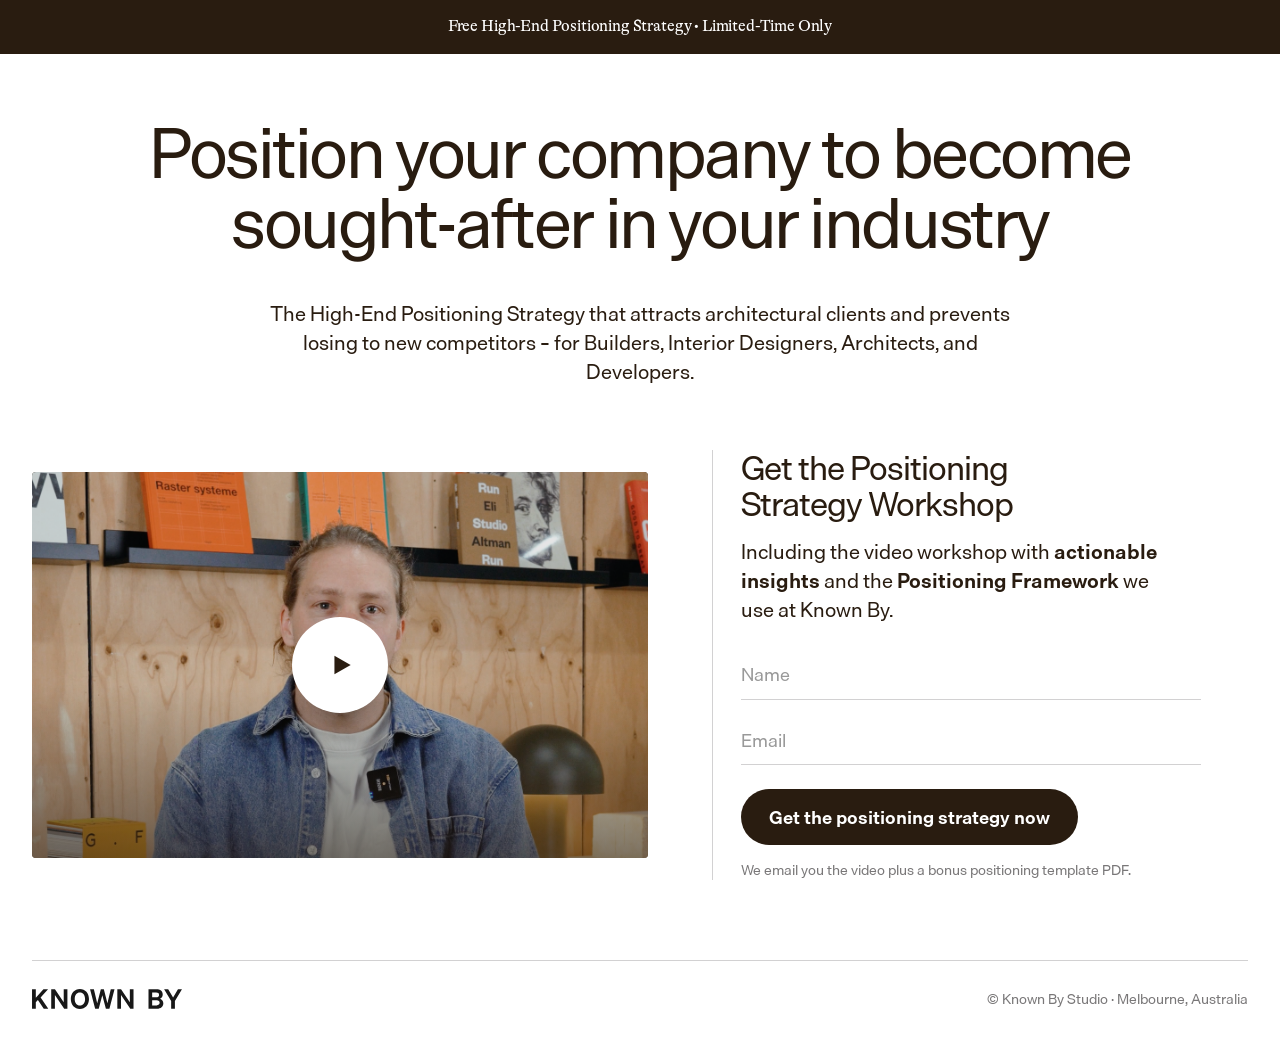
==== pages/opt-in/index.html @ 56daf81b "Restructure into shared/ + pages/ for multi-page funnel Move the single opt-in page into pages/opt-i" ====
<!doctype html>
<html lang="en">
<head>
<meta charset="utf-8" />
<meta name="viewport" content="width=device-width, initial-scale=1" />
<title>Known By — High-End Positioning Strategy</title>
<link rel="stylesheet" href="../../shared/styles/colors_and_type.css" />
<style>
  :root {
    --accent: var(--kb-accent);
    --eyebrow-color: var(--kb-brown);
  }
  html, body { background: var(--kb-off-white); color: var(--kb-brown); }
  body { overflow-x: hidden; }

  .site {
    max-width: var(--kb-max-width);
    margin: 0 auto;
    padding: 0 var(--kb-site-margin);
  }

  /* ---------- Banner ---------- */
  .banner {
    background: var(--kb-brown);
    color: var(--kb-off-white);
    width: 100%;
  }
  .banner__inner {
    max-width: var(--kb-max-width);
    margin: 0 auto;
    padding: 16px var(--kb-site-margin);
    display: flex;
    align-items: center;
    justify-content: center;
    gap: 14px;
    font-family: var(--kb-font-serif);
    font-size: var(--kb-fs-small);
    letter-spacing: -0.01em;
  }

  /* ---------- Hero ---------- */
  .hero {
    padding: 64px 0 56px;
    text-align: center;
    position: relative;
  }
  .hero h1 {
    font-family: var(--kb-font-sans);
    font-weight: 400;
    font-size: clamp(40px, 5.4vw, 80px);
    line-height: 1.02;
    letter-spacing: -0.035em;
    margin: 0 auto;
    max-width: 22ch;
    color: var(--kb-brown);
    text-wrap: balance;
  }
  .hero__lead {
    margin: 40px auto 0;
    max-width: 60ch;
    font-size: var(--kb-fs-lead);
    color: var(--kb-brown);
    line-height: 1.45;
  }

  /* ---------- Main grid ---------- */
  .panel {
    display: grid;
    grid-template-columns: minmax(0, 1.15fr) minmax(0, 1fr);
    column-gap: 64px;
    padding: 8px 0 80px;
    align-items: center;
  }
  .panel__right-inner {
    padding-left: 28px;
    border-left: 1px solid var(--kb-on-paper-20);
  }
  @media (max-width: 1024px) {
    .panel { grid-template-columns: 1fr; column-gap: 0; row-gap: 28px; }
    .panel__right-inner {
      padding-left: 0;
      border-left: 0;
      padding-top: 28px;
      border-top: 1px solid var(--kb-on-paper-20);
    }
  }

  /* ---------- VSL ---------- */
  .vsl {
    position: relative;
    width: 100%;
    margin: 0;
    aspect-ratio: 16 / 10;
    background: var(--kb-brown);
    overflow: hidden;
    border-radius: 4px;
    isolation: isolate;
  }
  .vsl__poster {
    position: absolute; inset: 0;
    width: 100%; height: 100%;
    object-fit: cover;
    filter: brightness(0.92) contrast(1.02);
  }
  .vsl__shade {
    position: absolute; inset: 0;
    background: linear-gradient(180deg,
      rgba(41,28,16,0) 0%,
      rgba(41,28,16,0) 55%,
      rgba(41,28,16,.55) 100%);
  }
  .vsl__play {
    position: absolute; inset: 0;
    display: flex; align-items: center; justify-content: center;
  }
  .vsl__play button {
    all: unset;
    cursor: pointer;
    width: 96px; height: 96px;
    border-radius: 50%;
    background: var(--kb-off-white);
    color: var(--kb-brown);
    display: inline-flex; align-items: center; justify-content: center;
    box-shadow: 0 24px 48px -16px rgba(0,0,0,.35);
    transition: transform .25s ease;
  }
  .vsl__play button:hover { transform: scale(1.04); }
  .vsl__play svg { width: 26px; height: 26px; margin-left: 4px; }

  /* ---------- Form column ---------- */
  .pitch {
    padding-top: 0;
    text-align: left;
    max-width: 460px;
    margin: 0;
  }
  .pitch h2 {
    font-family: var(--kb-font-sans);
    font-weight: 400;
    font-size: clamp(28px, 2.6vw, 40px);
    line-height: 1.08;
    letter-spacing: -0.03em;
    color: var(--kb-brown);
    margin: 0 0 16px;
    max-width: 18ch;
    text-wrap: balance;
  }
  .pitch p {
    font-size: var(--kb-fs-lead);
    line-height: 1.45;
    color: var(--kb-brown);
    margin: 0 0 28px;
    max-width: 32ch;
  }
  .pitch p strong { font-weight: 700; }

  .form {
    max-width: 460px;
    margin: 0;
  }
  .form__rows {
    display: grid;
    grid-template-columns: 1fr;
    gap: 18px;
    margin-bottom: 8px;
  }
  .field input {
    all: unset;
    box-sizing: border-box;
    width: 100%;
    border-bottom: 1px solid var(--kb-on-paper-20);
    padding: 10px 0 12px;
    font-family: var(--kb-font-sans);
    font-size: var(--kb-fs-body);
    color: var(--kb-brown);
    transition: border-color .2s ease;
  }
  .field input::placeholder { color: var(--kb-muted); }
  .field input:focus { border-color: var(--kb-brown); }

  .cta {
    margin-top: 24px;
    display: flex;
    flex-direction: column;
    align-items: flex-start;
    gap: 14px;
  }
  .cta button {
    all: unset;
    cursor: pointer;
    background: var(--kb-brown);
    color: var(--kb-off-white);
    padding: 16px 28px;
    border-radius: 999px;
    font-size: var(--kb-fs-body);
    font-weight: 700;
    transition: background .2s ease, transform .2s ease;
  }
  .cta button:hover { transform: translateY(-1px); background: #1F140A; }
  .cta__note {
    font-size: var(--kb-fs-xs);
    color: var(--kb-on-paper-60);
    line-height: 1.5;
  }

  /* ---------- Footer ---------- */
  .footnote {
    border-top: 1px solid var(--kb-rule);
    padding: 28px 0 36px;
    font-size: var(--kb-fs-xs);
    color: var(--kb-on-paper-60);
    display: flex; justify-content: space-between; align-items: center;
    gap: 24px;
    flex-wrap: wrap;
  }
  .footnote__logo { width: 150px; height: auto; display: block; opacity: .9; }

  @media (max-width: 720px) {
    .hero { padding-top: 48px; }
    .banner__inner { flex-wrap: wrap; }
  }
</style>
</head>
<body>

<!-- Notification banner -->
<div class="banner" role="status">
  <div class="banner__inner">
    <span>Free High-End Positioning Strategy • Limited-Time Only</span>
  </div>
</div>

<div class="site">
  <!-- Hero -->
  <header class="hero">
    <h1>Position your company to become sought-after in your industry</h1>
    <p class="hero__lead">The High-End Positioning Strategy that attracts architectural clients and prevents losing to new competitors – for Builders, Interior Designers, Architects, and Developers.</p>
  </header>

  <!-- Panel: VSL + form -->
  <section class="panel">
    <!-- VSL placeholder — to be swapped for Wistia embed -->
    <figure class="vsl" id="vsl">
      <img class="vsl__poster" src="assets/vsl-poster.png" alt="Tom — Known By founder" />
      <div class="vsl__shade"></div>
      <div class="vsl__play">
        <button type="button" aria-label="Play the positioning strategy video">
          <svg viewBox="0 0 24 24" fill="currentColor" aria-hidden="true"><path d="M5 3.5v17l15-8.5-15-8.5z"></path></svg>
        </button>
      </div>
    </figure>

    <!-- Pitch + form -->
    <div class="panel__right">
      <div class="panel__right-inner">
        <div class="pitch">
          <h2>Get the Positioning Strategy Workshop</h2>
          <p>Including the video workshop with <strong>actionable insights</strong> and the <strong>Positioning Framework</strong> we use at Known By.</p>
        </div>

        <!-- GHL embed slot: replace this form block with the GoHighLevel form embed -->
        <form class="form" id="optin" novalidate>
        <div class="form__rows">
          <div class="field">
            <input id="name" name="name" type="text" placeholder="Name" required />
          </div>
          <div class="field">
            <input id="email" name="email" type="email" placeholder="Email" required />
          </div>
        </div>

        <div class="cta">
          <button type="submit">Get the positioning strategy now</button>
          <div class="cta__note">We email you the video plus a bonus positioning template PDF.</div>
        </div>
        </form>
      </div>
    </div>
  </section>

  <div class="footnote">
    <img class="footnote__logo" src="../../shared/logos/kb-logotype-brown.svg" alt="Known By" />
    <span>© Known By Studio · Melbourne, Australia</span>
  </div>
</div>

<script>
  // Placeholder form behaviour — replaced when GHL embed is dropped in.
  document.getElementById('optin').addEventListener('submit', (e) => {
    e.preventDefault();
    const name = document.getElementById('name').value.trim();
    if (!name) { document.getElementById('name').focus(); return; }
    const form = e.currentTarget;
    form.innerHTML = `
      <div style="font-size: var(--kb-fs-h5); line-height: 1.25; letter-spacing:-0.02em; margin-bottom:10px;">Thanks${name ? ', ' + name.split(' ')[0] : ''} — it's on its way.</div>
      <div style="color: var(--kb-on-paper-60); font-size: var(--kb-fs-body); line-height:1.45;">The video link and your bonus positioning template PDF are heading to your inbox now.</div>
    `;
  });

  // VSL play placeholder — swap for Wistia handoff.
  document.querySelector('.vsl__play button').addEventListener('click', () => {
    const v = document.getElementById('vsl');
    v.querySelector('.vsl__shade').style.background = 'rgba(41,28,16,.7)';
    v.querySelector('.vsl__play button').innerHTML = '<svg viewBox="0 0 24 24" width="22" height="22" fill="currentColor"><rect x="6" y="5" width="4" height="14"/><rect x="14" y="5" width="4" height="14"/></svg>';
  });
</script>

</body>
</html>
---- shared/styles/colors_and_type.css ----
/* =========================================================================
   Known By — Design Tokens
   Colors + Typography foundations.
   Source: /Styleguide frame (node 2:2) + /Styleguide/Home frame (node 2405:60)
   of "Known By Website 2026" Figma file.
   ========================================================================= */

/* ---------- Fonts ------------------------------------------------------- */
@font-face {
  font-family: "Die Grotesk A";
  src: url("../fonts/DieGroteskA-Regular.woff2") format("woff2"),
       url("../fonts/DieGroteskA-Regular.otf") format("opentype");
  font-weight: 400;
  font-style: normal;
  font-display: swap;
}
@font-face {
  font-family: "Die Grotesk A";
  src: url("../fonts/DieGroteskA-Bold.woff2") format("woff2"),
       url("../fonts/DieGroteskA-Bold.otf") format("opentype");
  font-weight: 700;
  font-style: normal;
  font-display: swap;
}
@font-face {
  font-family: "GT Alpina";
  src: url("../fonts/GTAlpina-Regular.woff2") format("woff2"),
       url("../fonts/GTAlpina-Regular.woff") format("woff"),
       url("../fonts/GTAlpina-Regular.otf") format("opentype");
  font-weight: 400;
  font-style: normal;
  font-display: swap;
}

/* ---------- Tokens ------------------------------------------------------ */
:root {
  /* Brand palette — the Figma variables panel (per metadata) uses these
     as the base theme. The brown #291C10 and off-white are the whole system. */
  --kb-brown:        #291C10;   /* rgb(41,28,16)  — primary ink / dark bg */
  --kb-off-white:    #FFFFFF;   /* rgb(255,255,255) — light bg / paper   */
  --kb-ink:          #1F1D1E;   /* rgb(31,29,30)  — rule lines, deep ink */
  --kb-muted:        #999999;   /* rgb(153,153,153) — placeholder text   */
  --kb-line-light:   #E0E0E0;   /* rgb(224,224,224) — hairline dividers  */
  --kb-line-soft:    #F4F4F4;   /* rgb(244,244,244) — section tint       */
  --kb-pale:         #D9D9D9;   /* rgb(217,217,217) — image placeholder  */

  /* Accent — chartreuse version pill on the styleguide header.
     Used VERY sparingly (1 instance in the file). */
  --kb-accent:       #C6FB50;

  /* Semantic alpha ramps on the two base colors.
     Rules in the figma use 0.20 hairlines over brown + over paper. */
  --kb-on-dark-20:   rgba(255,255,255,0.20);
  --kb-on-dark-60:   rgba(255,255,255,0.60);
  --kb-on-paper-20:  rgba(31,29,30,0.20);
  --kb-on-paper-60:  rgba(31,29,30,0.60);

  /* Semantic surfaces ---------------------------------------------------- */
  --kb-surface:           var(--kb-off-white);
  --kb-surface-inverse:   var(--kb-brown);
  --kb-fg:                var(--kb-brown);
  --kb-fg-inverse:        var(--kb-off-white);
  --kb-fg-muted:          var(--kb-muted);
  --kb-rule:              var(--kb-on-paper-20);
  --kb-rule-inverse:      var(--kb-on-dark-20);

  /* Typography ---------------------------------------------------------- */
  /* Primary sans — Die Grotesk A — used for all headings + UI + body.   */
  /* Serif accent — GT Alpina — reserved for pull quotes/testimonials.   */
  --kb-font-sans: "Die Grotesk A", "Neue Haas Grotesk", "Inter",
                  ui-sans-serif, system-ui, sans-serif;
  --kb-font-serif: "GT Alpina", "Tiempos Text", "Cormorant Garamond",
                   ui-serif, Georgia, serif;

  /* Scale — lifted directly from Styleguide type_item labels.           */
  --kb-fs-display: 112px;   /* Display   — hero on dark header          */
  --kb-fs-h1:      80px;    /* H1        — section titles on paper      */
  --kb-fs-h2:      64px;    /* H2        — sub-section + CTA headlines  */
  --kb-fs-h3:      48px;    /* H3        — service cards                */
  --kb-fs-h4:      32px;    /* H4        — card heads                   */
  --kb-fs-h5:      24px;
  --kb-fs-h6:      20px;
  --kb-fs-lead:    20px;
  --kb-fs-body:    18px;    /* Body      — Die Grotesk A @ 1.35         */
  --kb-fs-small:   16px;    /* Small     — meta, captions               */
  --kb-fs-xs:      14px;    /* XS        — footer utilities             */
  --kb-fs-label:   10px;    /* Label     — secondary meta               */

  --kb-lh-display: 1.0;
  --kb-lh-heading: 1.00;
  --kb-lh-h2:      1.15;
  --kb-lh-h3:      1.10;
  --kb-lh-body:    1.35;    /* Die Grotesk's body rhythm from figma.     */
  --kb-lh-ui:      1.50;

  --kb-tracking-display: -0.03em;  /* -3% on all display/heading text     */
  --kb-tracking-heading: -0.03em;
  --kb-tracking-body:     0em;

  /* Spacing & layout ----------------------------------------------------- */
  --kb-space-1:   4px;
  --kb-space-2:   8px;
  --kb-space-3:  12px;
  --kb-space-4:  16px;
  --kb-space-5:  24px;
  --kb-space-6:  32px;      /* site margin, rhythm unit                  */
  --kb-space-7:  40px;
  --kb-space-8:  64px;
  --kb-space-9:  80px;      /* Section Space Small                       */
  --kb-space-10: 112px;     /* Section Space Main                        */
  --kb-space-11: 160px;     /* Section Space Large / Page Top            */

  --kb-site-margin:  32px;
  --kb-max-width:   1440px;

  /* Corner radii — taken from Radius cards in the Global Styles frame.   */
  --kb-radius-0:  0px;      /* default — the brand defaults to sharp     */
  --kb-radius-sm: 5px;      /* link wrappers                             */
  --kb-radius:    8px;      /* pills / small containers                  */
  --kb-radius-lg: 16px;     /* large grid cards                          */
  --kb-radius-full: 99999px;/* buttons, avatars                          */

  /* Borders -------------------------------------------------------------- */
  --kb-border:     1px;
  --kb-border-md:  1.5px;
  --kb-border-lg:  2px;
}

/* ---------- Typography classes ----------------------------------------- */
/* These mirror the "class_item" labels in the styleguide (Display, H1 ...) */

.kb-display {
  font-family: var(--kb-font-sans);
  font-weight: 400;
  font-size: var(--kb-fs-display);
  line-height: var(--kb-lh-display);
  letter-spacing: var(--kb-tracking-display);
}
.kb-h1, h1 {
  font-family: var(--kb-font-sans);
  font-weight: 400;
  font-size: var(--kb-fs-h1);
  line-height: var(--kb-lh-heading);
  letter-spacing: var(--kb-tracking-heading);
}
.kb-h2, h2 {
  font-family: var(--kb-font-sans);
  font-weight: 400;
  font-size: var(--kb-fs-h2);
  line-height: var(--kb-lh-h2);
  letter-spacing: var(--kb-tracking-heading);
}
.kb-h3, h3 {
  font-family: var(--kb-font-sans);
  font-weight: 400;
  font-size: var(--kb-fs-h3);
  line-height: var(--kb-lh-h3);
  letter-spacing: var(--kb-tracking-heading);
}
.kb-h4, h4 {
  font-family: var(--kb-font-sans);
  font-weight: 400;
  font-size: var(--kb-fs-h4);
  line-height: 1.20;
  letter-spacing: var(--kb-tracking-heading);
}
.kb-h5, h5 { font-family: var(--kb-font-sans); font-size: var(--kb-fs-h5); line-height: 1.25; font-weight: 400; letter-spacing: -0.02em; }
.kb-h6, h6 { font-family: var(--kb-font-sans); font-size: var(--kb-fs-h6); line-height: 1.3;  font-weight: 400; letter-spacing: -0.02em; }

.kb-lead {
  font-family: var(--kb-font-sans);
  font-size: var(--kb-fs-lead);
  line-height: var(--kb-lh-body);
}
.kb-body, p {
  font-family: var(--kb-font-sans);
  font-size: var(--kb-fs-body);
  line-height: var(--kb-lh-body);
  letter-spacing: var(--kb-tracking-body);
}
.kb-small { font-family: var(--kb-font-sans); font-size: var(--kb-fs-small); line-height: var(--kb-lh-body); }
.kb-xs    { font-family: var(--kb-font-sans); font-size: var(--kb-fs-xs);    line-height: var(--kb-lh-ui); }
.kb-label { font-family: var(--kb-font-sans); font-size: var(--kb-fs-label); line-height: var(--kb-lh-body); letter-spacing: 0.02em; }

.kb-quote {
  font-family: var(--kb-font-serif);
  font-weight: 400;
  font-size: var(--kb-fs-small);
  line-height: var(--kb-lh-body);
}
.kb-quote-display {
  font-family: var(--kb-font-sans);   /* large pull quotes switch back to sans */
  font-weight: 400;
  font-size: var(--kb-fs-h2);
  line-height: var(--kb-lh-h2);
  letter-spacing: var(--kb-tracking-heading);
}

/* ---------- Base element defaults -------------------------------------- */
body {
  margin: 0;
  font-family: var(--kb-font-sans);
  font-size: var(--kb-fs-body);
  line-height: var(--kb-lh-body);
  color: var(--kb-fg);
  background: var(--kb-surface);
  text-rendering: optimizeLegibility;
  -webkit-font-smoothing: antialiased;
  -moz-osx-font-smoothing: grayscale;
}
a { color: inherit; text-decoration: none; }
a.kb-link-underline { text-decoration: underline; text-underline-offset: 3px; }
hr { border: 0; border-top: 1px solid var(--kb-rule); margin: 0; }
img, svg, video { display: block; max-width: 100%; }
::selection { background: var(--kb-brown); color: var(--kb-off-white); }
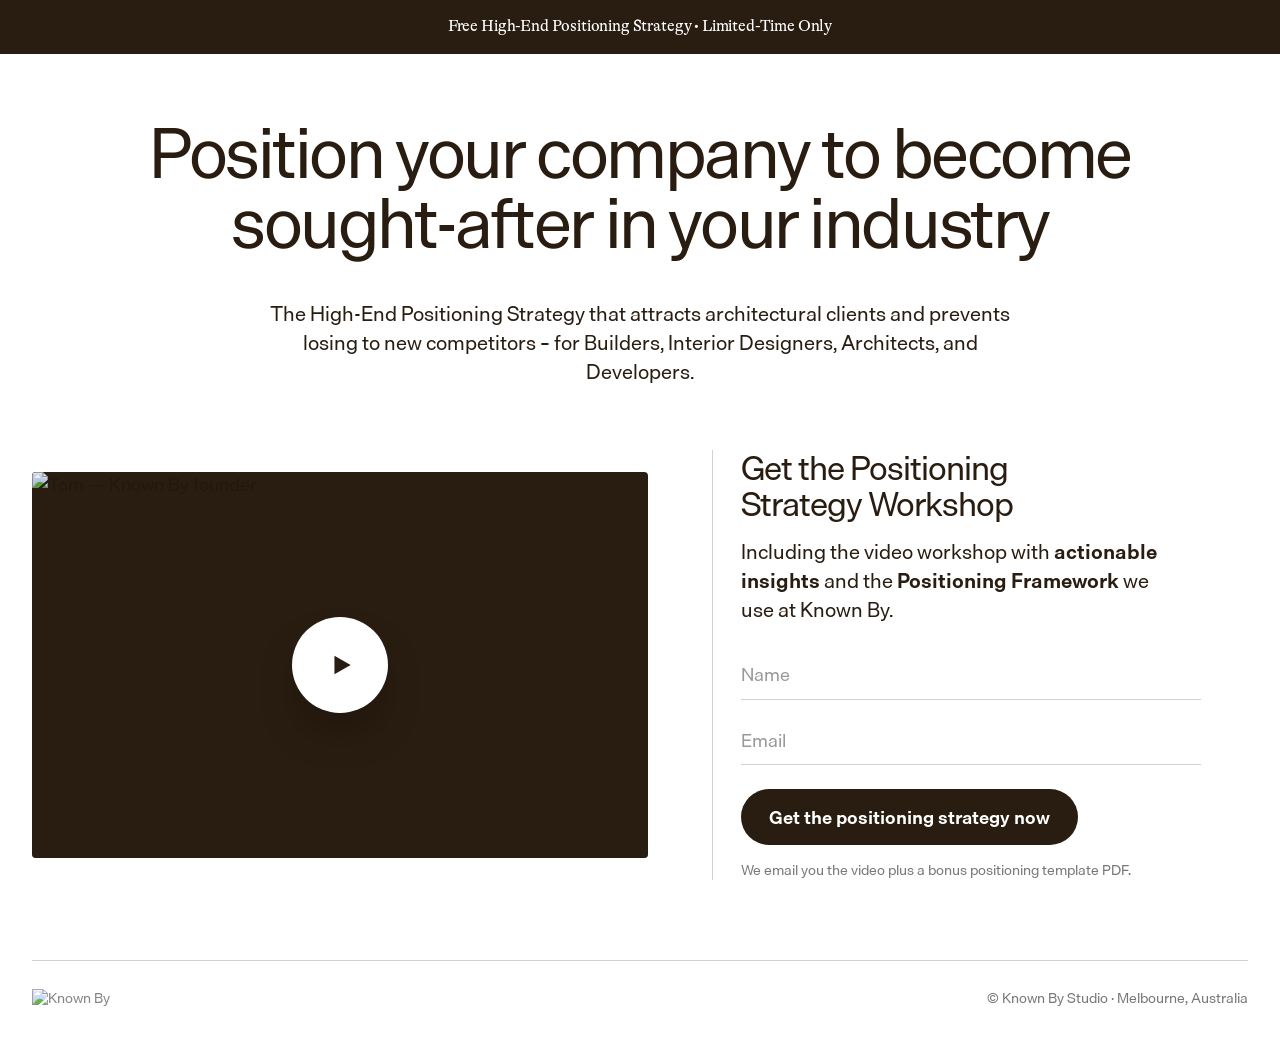
==== commit 31f9b730: "Use absolute jsDelivr URLs for inline images The relative paths were correct for local preview but b" ====
--- a/pages/opt-in/index.html
+++ b/pages/opt-in/index.html
@@ -5,223 +5,11 @@
 <meta name="viewport" content="width=device-width, initial-scale=1" />
 <title>Known By — High-End Positioning Strategy</title>
 <link rel="stylesheet" href="../../shared/styles/colors_and_type.css" />
-<style>
-  :root {
-    --accent: var(--kb-accent);
-    --eyebrow-color: var(--kb-brown);
-  }
-  html, body { background: var(--kb-off-white); color: var(--kb-brown); }
-  body { overflow-x: hidden; }
-
-  .site {
-    max-width: var(--kb-max-width);
-    margin: 0 auto;
-    padding: 0 var(--kb-site-margin);
-  }
-
-  /* ---------- Banner ---------- */
-  .banner {
-    background: var(--kb-brown);
-    color: var(--kb-off-white);
-    width: 100%;
-  }
-  .banner__inner {
-    max-width: var(--kb-max-width);
-    margin: 0 auto;
-    padding: 16px var(--kb-site-margin);
-    display: flex;
-    align-items: center;
-    justify-content: center;
-    gap: 14px;
-    font-family: var(--kb-font-serif);
-    font-size: var(--kb-fs-small);
-    letter-spacing: -0.01em;
-  }
-
-  /* ---------- Hero ---------- */
-  .hero {
-    padding: 64px 0 56px;
-    text-align: center;
-    position: relative;
-  }
-  .hero h1 {
-    font-family: var(--kb-font-sans);
-    font-weight: 400;
-    font-size: clamp(40px, 5.4vw, 80px);
-    line-height: 1.02;
-    letter-spacing: -0.035em;
-    margin: 0 auto;
-    max-width: 22ch;
-    color: var(--kb-brown);
-    text-wrap: balance;
-  }
-  .hero__lead {
-    margin: 40px auto 0;
-    max-width: 60ch;
-    font-size: var(--kb-fs-lead);
-    color: var(--kb-brown);
-    line-height: 1.45;
-  }
-
-  /* ---------- Main grid ---------- */
-  .panel {
-    display: grid;
-    grid-template-columns: minmax(0, 1.15fr) minmax(0, 1fr);
-    column-gap: 64px;
-    padding: 8px 0 80px;
-    align-items: center;
-  }
-  .panel__right-inner {
-    padding-left: 28px;
-    border-left: 1px solid var(--kb-on-paper-20);
-  }
-  @media (max-width: 1024px) {
-    .panel { grid-template-columns: 1fr; column-gap: 0; row-gap: 28px; }
-    .panel__right-inner {
-      padding-left: 0;
-      border-left: 0;
-      padding-top: 28px;
-      border-top: 1px solid var(--kb-on-paper-20);
-    }
-  }
-
-  /* ---------- VSL ---------- */
-  .vsl {
-    position: relative;
-    width: 100%;
-    margin: 0;
-    aspect-ratio: 16 / 10;
-    background: var(--kb-brown);
-    overflow: hidden;
-    border-radius: 4px;
-    isolation: isolate;
-  }
-  .vsl__poster {
-    position: absolute; inset: 0;
-    width: 100%; height: 100%;
-    object-fit: cover;
-    filter: brightness(0.92) contrast(1.02);
-  }
-  .vsl__shade {
-    position: absolute; inset: 0;
-    background: linear-gradient(180deg,
-      rgba(41,28,16,0) 0%,
-      rgba(41,28,16,0) 55%,
-      rgba(41,28,16,.55) 100%);
-  }
-  .vsl__play {
-    position: absolute; inset: 0;
-    display: flex; align-items: center; justify-content: center;
-  }
-  .vsl__play button {
-    all: unset;
-    cursor: pointer;
-    width: 96px; height: 96px;
-    border-radius: 50%;
-    background: var(--kb-off-white);
-    color: var(--kb-brown);
-    display: inline-flex; align-items: center; justify-content: center;
-    box-shadow: 0 24px 48px -16px rgba(0,0,0,.35);
-    transition: transform .25s ease;
-  }
-  .vsl__play button:hover { transform: scale(1.04); }
-  .vsl__play svg { width: 26px; height: 26px; margin-left: 4px; }
-
-  /* ---------- Form column ---------- */
-  .pitch {
-    padding-top: 0;
-    text-align: left;
-    max-width: 460px;
-    margin: 0;
-  }
-  .pitch h2 {
-    font-family: var(--kb-font-sans);
-    font-weight: 400;
-    font-size: clamp(28px, 2.6vw, 40px);
-    line-height: 1.08;
-    letter-spacing: -0.03em;
-    color: var(--kb-brown);
-    margin: 0 0 16px;
-    max-width: 18ch;
-    text-wrap: balance;
-  }
-  .pitch p {
-    font-size: var(--kb-fs-lead);
-    line-height: 1.45;
-    color: var(--kb-brown);
-    margin: 0 0 28px;
-    max-width: 32ch;
-  }
-  .pitch p strong { font-weight: 700; }
-
-  .form {
-    max-width: 460px;
-    margin: 0;
-  }
-  .form__rows {
-    display: grid;
-    grid-template-columns: 1fr;
-    gap: 18px;
-    margin-bottom: 8px;
-  }
-  .field input {
-    all: unset;
-    box-sizing: border-box;
-    width: 100%;
-    border-bottom: 1px solid var(--kb-on-paper-20);
-    padding: 10px 0 12px;
-    font-family: var(--kb-font-sans);
-    font-size: var(--kb-fs-body);
-    color: var(--kb-brown);
-    transition: border-color .2s ease;
-  }
-  .field input::placeholder { color: var(--kb-muted); }
-  .field input:focus { border-color: var(--kb-brown); }
-
-  .cta {
-    margin-top: 24px;
-    display: flex;
-    flex-direction: column;
-    align-items: flex-start;
-    gap: 14px;
-  }
-  .cta button {
-    all: unset;
-    cursor: pointer;
-    background: var(--kb-brown);
-    color: var(--kb-off-white);
-    padding: 16px 28px;
-    border-radius: 999px;
-    font-size: var(--kb-fs-body);
-    font-weight: 700;
-    transition: background .2s ease, transform .2s ease;
-  }
-  .cta button:hover { transform: translateY(-1px); background: #1F140A; }
-  .cta__note {
-    font-size: var(--kb-fs-xs);
-    color: var(--kb-on-paper-60);
-    line-height: 1.5;
-  }
-
-  /* ---------- Footer ---------- */
-  .footnote {
-    border-top: 1px solid var(--kb-rule);
-    padding: 28px 0 36px;
-    font-size: var(--kb-fs-xs);
-    color: var(--kb-on-paper-60);
-    display: flex; justify-content: space-between; align-items: center;
-    gap: 24px;
-    flex-wrap: wrap;
-  }
-  .footnote__logo { width: 150px; height: auto; display: block; opacity: .9; }
-
-  @media (max-width: 720px) {
-    .hero { padding-top: 48px; }
-    .banner__inner { flex-wrap: wrap; }
-  }
-</style>
+<link rel="stylesheet" href="page.css" />
 </head>
 <body>
+
+<div id="kb-optin">
 
 <!-- Notification banner -->
 <div class="banner" role="status">
@@ -241,7 +29,7 @@
   <section class="panel">
     <!-- VSL placeholder — to be swapped for Wistia embed -->
     <figure class="vsl" id="vsl">
-      <img class="vsl__poster" src="assets/vsl-poster.png" alt="Tom — Known By founder" />
+      <img class="vsl__poster" src="https://cdn.jsdelivr.net/gh/tsimstack/known-by-lm-high-end-positioning-strategy@main/pages/opt-in/assets/vsl-poster.png" alt="Tom — Known By founder" />
       <div class="vsl__shade"></div>
       <div class="vsl__play">
         <button type="button" aria-label="Play the positioning strategy video">
@@ -279,7 +67,7 @@
   </section>
 
   <div class="footnote">
-    <img class="footnote__logo" src="../../shared/logos/kb-logotype-brown.svg" alt="Known By" />
+    <img class="footnote__logo" src="https://cdn.jsdelivr.net/gh/tsimstack/known-by-lm-high-end-positioning-strategy@main/shared/logos/kb-logotype-brown.svg" alt="Known By" />
     <span>© Known By Studio · Melbourne, Australia</span>
   </div>
 </div>
@@ -305,5 +93,7 @@
   });
 </script>
 
+</div><!-- /#kb-optin -->
+
 </body>
 </html>
--- a/pages/opt-in/page.css
+++ b/pages/opt-in/page.css
@@ -0,0 +1,236 @@
+/* =========================================================================
+   Opt-in page — layout, hero, VSL frame, form, footer.
+   Depends on tokens from /shared/styles/colors_and_type.css.
+   ========================================================================= */
+
+/* ---------- Escape GHL wrapper constraints --------------------------------
+   GHL nests the Custom HTML element inside section/row/column wrappers that
+   apply their own max-width and horizontal padding. Walk up the ancestor
+   chain from #kb-optin and zero those out so the design controls its own
+   width. Add deeper rows if GHL wraps more levels in future. */
+:has(> #kb-optin),
+:has(> * > #kb-optin),
+:has(> * > * > #kb-optin),
+:has(> * > * > * > #kb-optin),
+:has(> * > * > * > * > #kb-optin),
+:has(> * > * > * > * > * > #kb-optin),
+:has(> * > * > * > * > * > * > #kb-optin),
+:has(> * > * > * > * > * > * > * > #kb-optin) {
+  max-width: none !important;
+  padding: 0 !important;
+  width: 100% !important;
+}
+
+:root {
+  --accent: var(--kb-accent);
+  --eyebrow-color: var(--kb-brown);
+}
+html, body { background: var(--kb-off-white); color: var(--kb-brown); }
+body { overflow-x: hidden; }
+
+.site {
+  max-width: var(--kb-max-width);
+  margin: 0 auto;
+  padding: 0 var(--kb-site-margin);
+}
+
+/* ---------- Banner ---------- */
+.banner {
+  background: var(--kb-brown);
+  color: var(--kb-off-white);
+  width: 100%;
+}
+.banner__inner {
+  max-width: var(--kb-max-width);
+  margin: 0 auto;
+  padding: 16px var(--kb-site-margin);
+  display: flex;
+  align-items: center;
+  justify-content: center;
+  gap: 14px;
+  font-family: var(--kb-font-serif);
+  font-size: var(--kb-fs-small);
+  letter-spacing: -0.01em;
+}
+
+/* ---------- Hero ---------- */
+.hero {
+  padding: 64px 0 56px;
+  text-align: center;
+  position: relative;
+}
+.hero h1 {
+  font-family: var(--kb-font-sans);
+  font-weight: 400;
+  font-size: clamp(40px, 5.4vw, 80px);
+  line-height: 1.02;
+  letter-spacing: -0.035em;
+  margin: 0 auto;
+  max-width: 22ch;
+  color: var(--kb-brown);
+  text-wrap: balance;
+}
+.hero__lead {
+  margin: 40px auto 0;
+  max-width: 60ch;
+  font-size: var(--kb-fs-lead);
+  color: var(--kb-brown);
+  line-height: 1.45;
+}
+
+/* ---------- Main grid ---------- */
+.panel {
+  display: grid;
+  grid-template-columns: minmax(0, 1.15fr) minmax(0, 1fr);
+  column-gap: 64px;
+  padding: 8px 0 80px;
+  align-items: center;
+}
+.panel__right-inner {
+  padding-left: 28px;
+  border-left: 1px solid var(--kb-on-paper-20);
+}
+@media (max-width: 1024px) {
+  .panel { grid-template-columns: 1fr; column-gap: 0; row-gap: 28px; }
+  .panel__right-inner {
+    padding-left: 0;
+    border-left: 0;
+    padding-top: 28px;
+    border-top: 1px solid var(--kb-on-paper-20);
+  }
+}
+
+/* ---------- VSL ---------- */
+.vsl {
+  position: relative;
+  width: 100%;
+  margin: 0;
+  aspect-ratio: 16 / 10;
+  background: var(--kb-brown);
+  overflow: hidden;
+  border-radius: 4px;
+  isolation: isolate;
+}
+.vsl__poster {
+  position: absolute; inset: 0;
+  width: 100%; height: 100%;
+  object-fit: cover;
+  filter: brightness(0.92) contrast(1.02);
+}
+.vsl__shade {
+  position: absolute; inset: 0;
+  background: linear-gradient(180deg,
+    rgba(41,28,16,0) 0%,
+    rgba(41,28,16,0) 55%,
+    rgba(41,28,16,.55) 100%);
+}
+.vsl__play {
+  position: absolute; inset: 0;
+  display: flex; align-items: center; justify-content: center;
+}
+.vsl__play button {
+  all: unset;
+  cursor: pointer;
+  width: 96px; height: 96px;
+  border-radius: 50%;
+  background: var(--kb-off-white);
+  color: var(--kb-brown);
+  display: inline-flex; align-items: center; justify-content: center;
+  box-shadow: 0 24px 48px -16px rgba(0,0,0,.35);
+  transition: transform .25s ease;
+}
+.vsl__play button:hover { transform: scale(1.04); }
+.vsl__play svg { width: 26px; height: 26px; margin-left: 4px; }
+
+/* ---------- Form column ---------- */
+.pitch {
+  padding-top: 0;
+  text-align: left;
+  max-width: 460px;
+  margin: 0;
+}
+.pitch h2 {
+  font-family: var(--kb-font-sans);
+  font-weight: 400;
+  font-size: clamp(28px, 2.6vw, 40px);
+  line-height: 1.08;
+  letter-spacing: -0.03em;
+  color: var(--kb-brown);
+  margin: 0 0 16px;
+  max-width: 18ch;
+  text-wrap: balance;
+}
+.pitch p {
+  font-size: var(--kb-fs-lead);
+  line-height: 1.45;
+  color: var(--kb-brown);
+  margin: 0 0 28px;
+  max-width: 32ch;
+}
+.pitch p strong { font-weight: 700; }
+
+.form {
+  max-width: 460px;
+  margin: 0;
+}
+.form__rows {
+  display: grid;
+  grid-template-columns: 1fr;
+  gap: 18px;
+  margin-bottom: 8px;
+}
+.field input {
+  all: unset;
+  box-sizing: border-box;
+  width: 100%;
+  border-bottom: 1px solid var(--kb-on-paper-20);
+  padding: 10px 0 12px;
+  font-family: var(--kb-font-sans);
+  font-size: var(--kb-fs-body);
+  color: var(--kb-brown);
+  transition: border-color .2s ease;
+}
+.field input::placeholder { color: var(--kb-muted); }
+.field input:focus { border-color: var(--kb-brown); }
+
+.cta {
+  margin-top: 24px;
+  display: flex;
+  flex-direction: column;
+  align-items: flex-start;
+  gap: 14px;
+}
+.cta button {
+  all: unset;
+  cursor: pointer;
+  background: var(--kb-brown);
+  color: var(--kb-off-white);
+  padding: 16px 28px;
+  border-radius: 999px;
+  font-size: var(--kb-fs-body);
+  font-weight: 700;
+  transition: background .2s ease, transform .2s ease;
+}
+.cta button:hover { transform: translateY(-1px); background: #1F140A; }
+.cta__note {
+  font-size: var(--kb-fs-xs);
+  color: var(--kb-on-paper-60);
+  line-height: 1.5;
+}
+
+/* ---------- Footer ---------- */
+.footnote {
+  border-top: 1px solid var(--kb-rule);
+  padding: 28px 0 36px;
+  font-size: var(--kb-fs-xs);
+  color: var(--kb-on-paper-60);
+  display: flex; justify-content: space-between; align-items: center;
+  gap: 24px;
+  flex-wrap: wrap;
+}
+.footnote__logo { width: 150px; height: auto; display: block; opacity: .9; }
+
+@media (max-width: 720px) {
+  .hero { padding-top: 48px; }
+  .banner__inner { flex-wrap: wrap; }
+}
